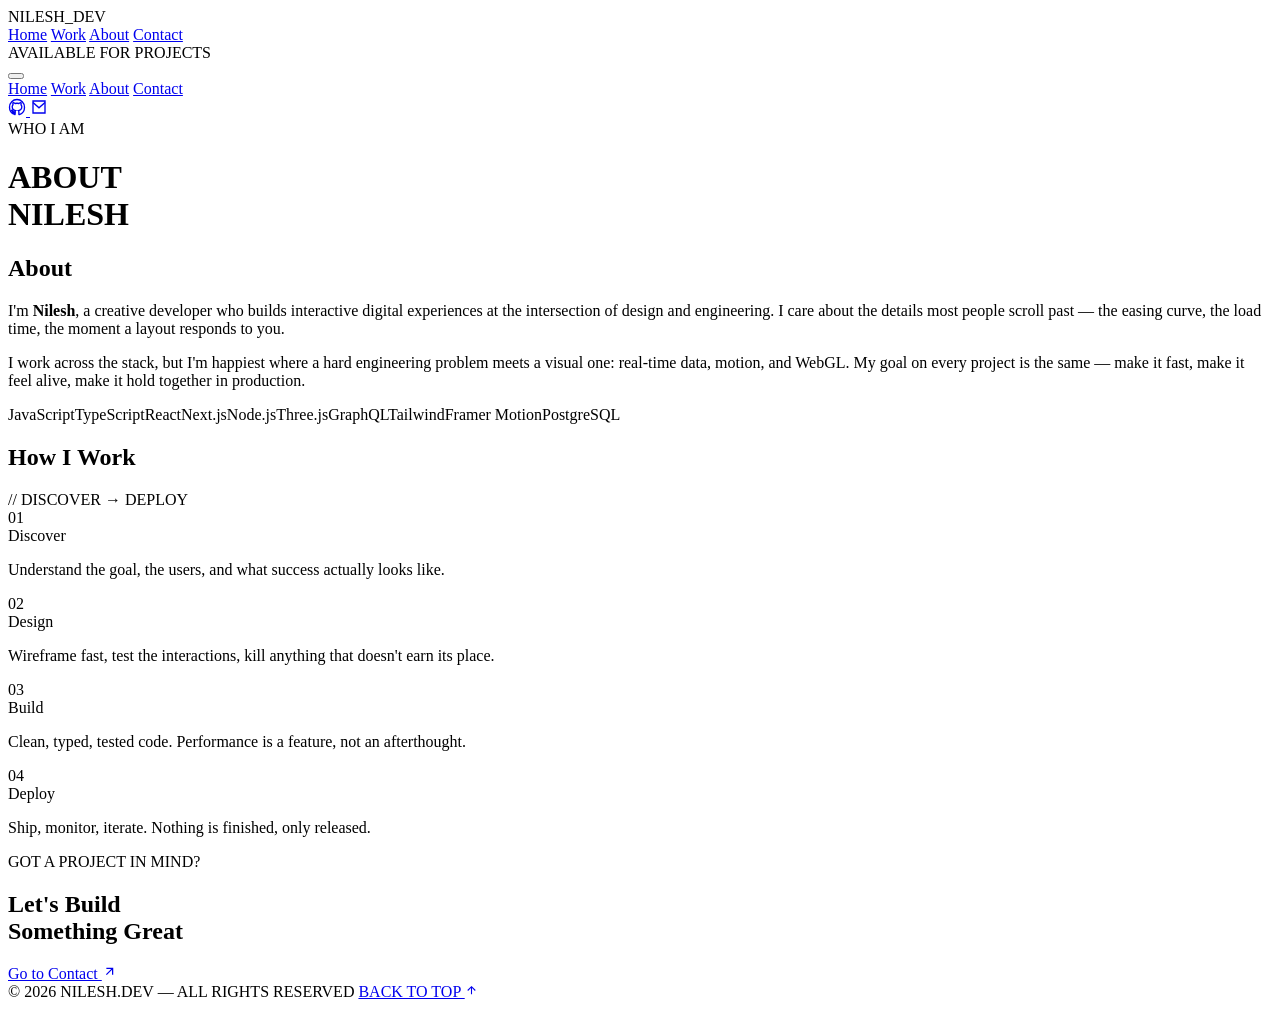
==== about.html @ 3c91fe06 "Rename nilesh-portfolio/about.html to about.html" ====
<!DOCTYPE html>
<html lang="en">
<head>
<meta charset="UTF-8" />
<meta name="viewport" content="width=device-width, initial-scale=1, shrink-to-fit=no" />
<title>About — Nilesh.dev</title>
<meta name="description" content="Creative developer building interactive digital experiences." />
<link rel="stylesheet" href="style.css" />
</head>
<body>

<nav class="nav">
  <div class="logo display">NILESH<span class="cursor mono">_</span>DEV</div>
  <div class="navlinks mono">
    <a href="index.html">Home</a>
    <a href="work.html">Work</a>
    <a href="about.html" class="current">About</a>
    <a href="contact.html">Contact</a>
  </div>
  <div class="nav-right">
    <div class="status"><span class="dot"></span>AVAILABLE FOR PROJECTS</div>
    <button class="menu-btn" data-menu-btn aria-label="Open menu"><span></span><span></span><span></span></button>
  </div>
</nav>

<div class="overlay" data-overlay>
  <div class="overlay-links display">
    <a href="index.html">Home</a>
    <a href="work.html">Work</a>
    <a href="about.html" class="current">About</a>
    <a href="contact.html">Contact</a>
  </div>
  <div class="overlay-foot">
    <a class="social-btn icon-btn" href="https://github.com/nilesh10mahale" target="_blank" rel="noopener" aria-label="GitHub">
      <svg width="18" height="18" viewBox="0 0 24 24" fill="none" stroke="currentColor" stroke-width="1.8"><path d="M12 2C6.48 2 2 6.58 2 12.25c0 4.53 2.87 8.37 6.84 9.73.5.1.68-.22.68-.49v-1.7c-2.78.62-3.37-1.37-3.37-1.37-.46-1.2-1.11-1.52-1.11-1.52-.91-.64.07-.62.07-.62 1 .07 1.53 1.06 1.53 1.06.9 1.58 2.34 1.12 2.91.86.09-.67.35-1.12.64-1.38-2.22-.26-4.56-1.14-4.56-5.06 0-1.12.39-2.03 1.03-2.75-.1-.26-.45-1.32.1-2.75 0 0 .84-.28 2.75 1.05a9.3 9.3 0 0 1 5 0c1.9-1.33 2.75-1.05 2.75-1.05.55 1.43.2 2.49.1 2.75.64.72 1.03 1.63 1.03 2.75 0 3.93-2.34 4.79-4.57 5.05.36.32.68.94.68 1.9v2.82c0 .27.18.6.69.49A10.02 10.02 0 0 0 22 12.25C22 6.58 17.52 2 12 2Z"/></svg>
    </a>
    <a class="social-btn icon-btn" href="mailto:nileshmahale707@gmail.com" aria-label="Email">
      <svg width="18" height="18" viewBox="0 0 24 24" fill="none" stroke="currentColor" stroke-width="1.8"><path d="M4 4h16v16H4z"/><path d="m4 6 8 7 8-7"/></svg>
    </a>
    <span class="mono" data-clock style="color: var(--muted); font-size: 12px;"></span>
  </div>
</div>

<header class="page-hero">
  <div class="eyebrow mono"><span class="bar"></span>WHO I AM</div>
  <h1 class="page-title display">ABOUT<br /><span class="outline">NILESH</span></h1>
</header>

<section class="section">
  <div class="about">
    <h2 class="section-title display reveal">About</h2>
    <div>
      <p class="about-bio reveal">
        I'm <strong>Nilesh</strong>, a creative developer who builds interactive digital
        experiences at the intersection of design and engineering. I care about the details
        most people scroll past — the easing curve, the load time, the moment a layout
        responds to you.
      </p>
      <p class="about-bio reveal">
        I work across the stack, but I'm happiest where a hard engineering problem meets a
        visual one: real-time data, motion, and WebGL. My goal on every project is the same —
        make it fast, make it feel alive, make it hold together in production.
      </p>
      <div class="skills reveal" id="skills"></div>
    </div>
  </div>
</section>

<section class="section">
  <div class="section-head">
    <h2 class="section-title display reveal">How I Work</h2>
    <span class="section-note reveal">// DISCOVER → DEPLOY</span>
  </div>
  <div class="process" id="process"></div>
</section>

<section class="section" style="text-align:left;">
  <div class="eyebrow mono reveal"><span class="bar"></span>GOT A PROJECT IN MIND?</div>
  <h2 class="contact-title display reveal">Let's Build<br />Something Great</h2>
  <a href="contact.html" class="btn primary reveal">Go to Contact
    <svg width="15" height="15" viewBox="0 0 24 24" fill="none" stroke="currentColor" stroke-width="2"><path d="M7 17 17 7M7 7h10v10"/></svg>
  </a>
</section>

<div class="footbar">
  <span>© 2026 NILESH.DEV — ALL RIGHTS RESERVED</span>
  <span class="mono" data-clock></span>
  <a href="#" class="totop mono" data-totop>BACK TO TOP
    <svg width="13" height="13" viewBox="0 0 24 24" fill="none" stroke="currentColor" stroke-width="2"><path d="M12 19V5M5 12l7-7 7 7"/></svg>
  </a>
</div>

<script>
const STACK = ["JavaScript","TypeScript","React","Next.js","Node.js","Three.js","GraphQL","Tailwind","Framer Motion","PostgreSQL"];
document.getElementById('skills').innerHTML = STACK.map(s => `<span class="chip mono">${s}</span>`).join('');

const PROCESS = [
  { n: "01", title: "Discover", desc: "Understand the goal, the users, and what success actually looks like." },
  { n: "02", title: "Design", desc: "Wireframe fast, test the interactions, kill anything that doesn't earn its place." },
  { n: "03", title: "Build", desc: "Clean, typed, tested code. Performance is a feature, not an afterthought." },
  { n: "04", title: "Deploy", desc: "Ship, monitor, iterate. Nothing is finished, only released." }
];
document.getElementById('process').innerHTML = PROCESS.map(s => `
  <div class="process-item reveal">
    <span class="process-n mono">${s.n}</span>
    <div class="process-title display">${s.title}</div>
    <p class="process-desc">${s.desc}</p>
  </div>
`).join('');
</script>
<script src="script.js"></script>
</body>
</html>
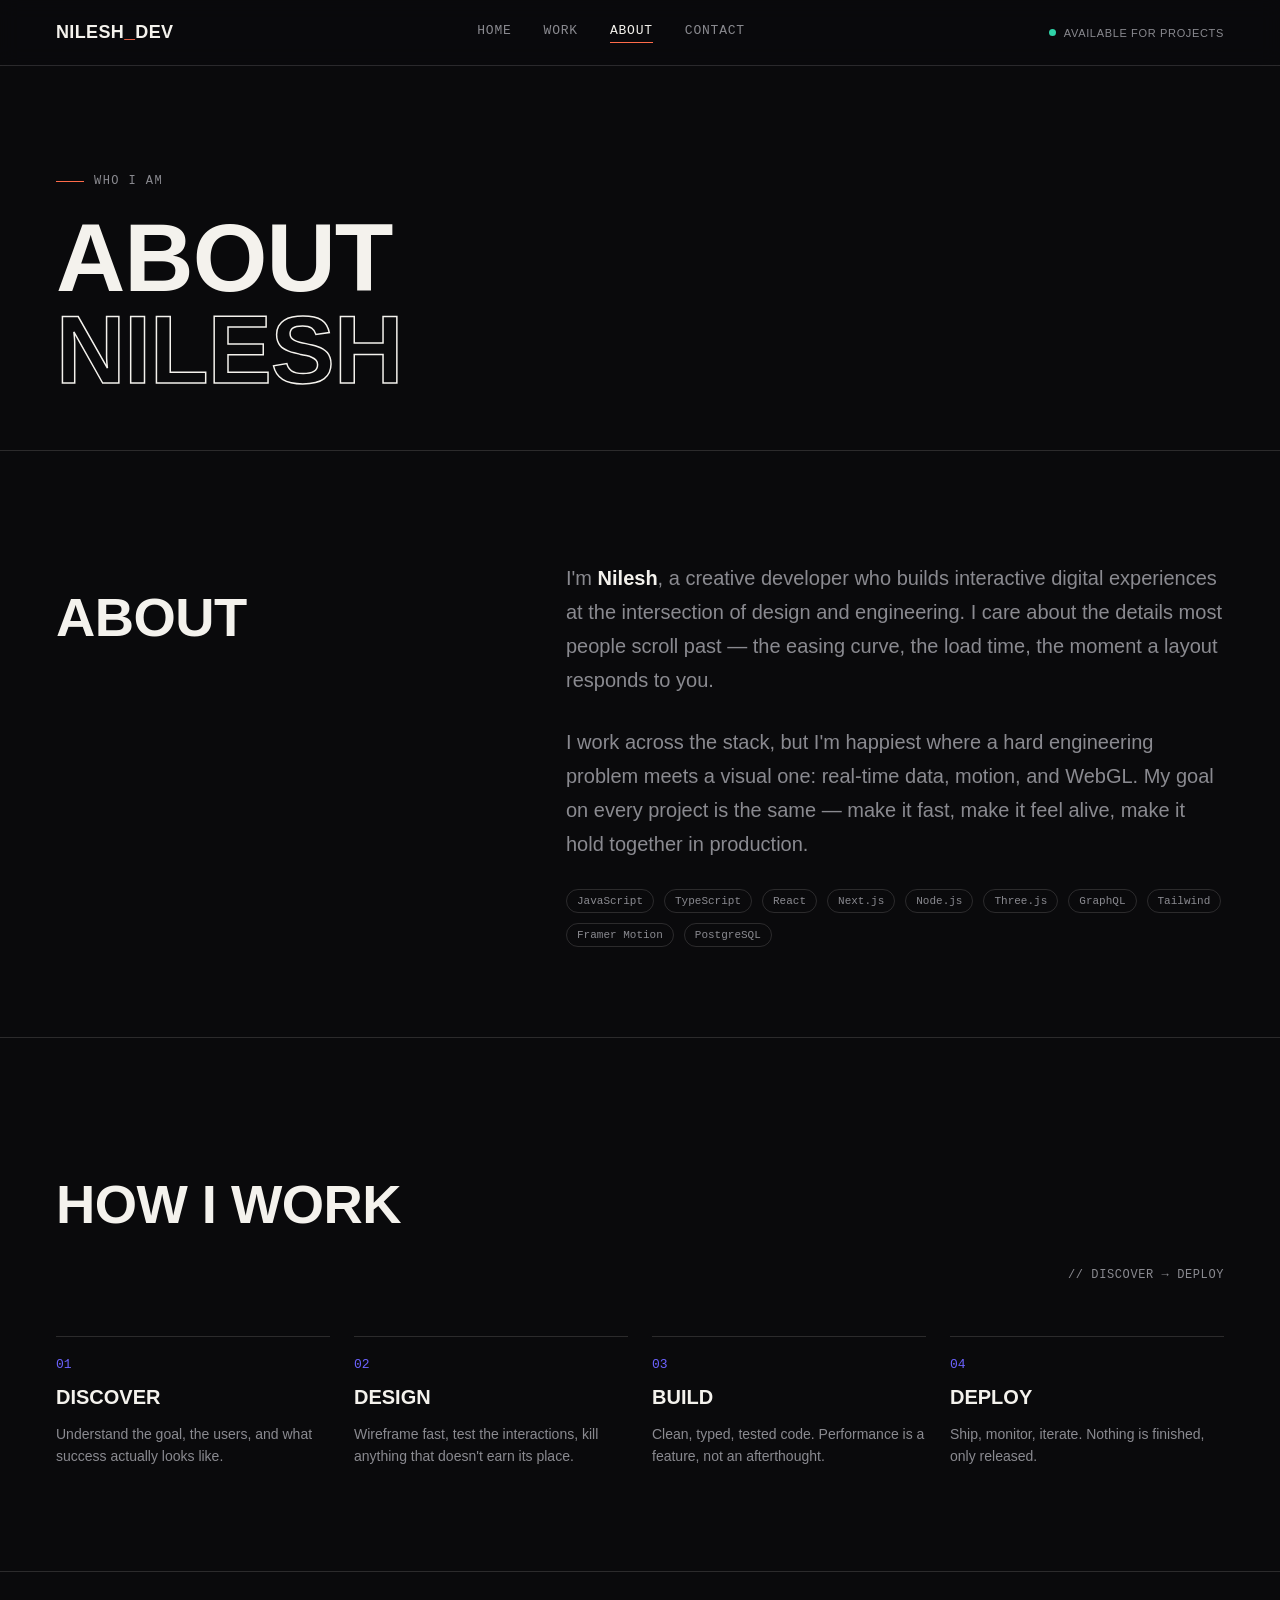
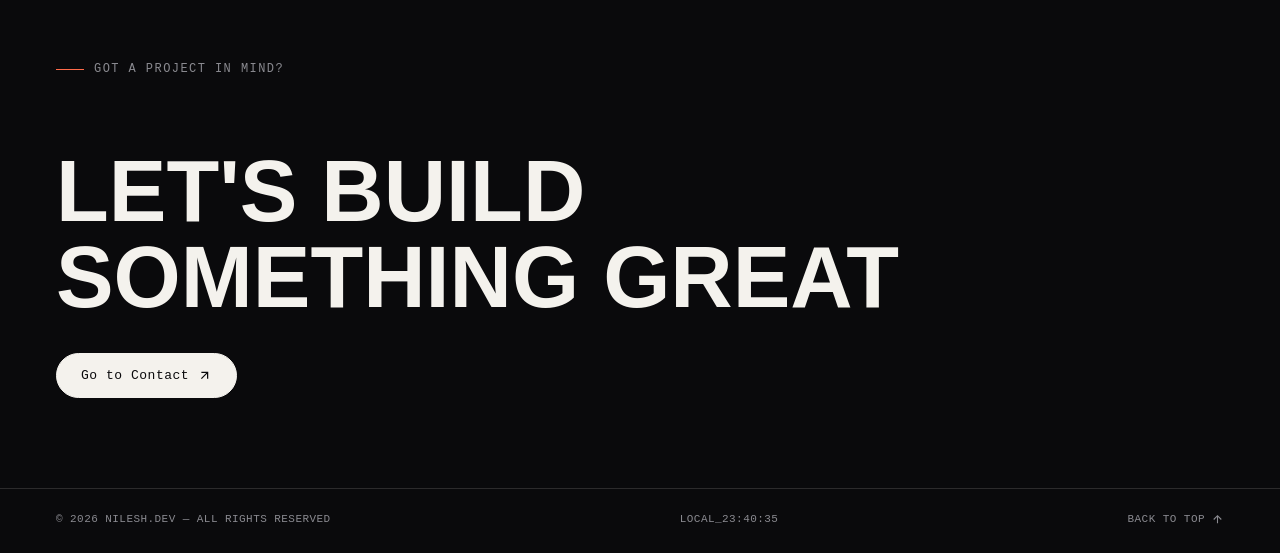
==== commit a2987f3f: "Add files via upload" ====
--- a/about.html
+++ b/about.html
@@ -111,3 +111,4 @@
 <script src="script.js"></script>
 </body>
 </html>
+
--- a/style.css
+++ b/style.css
@@ -0,0 +1,334 @@
+@import url('https://fonts.googleapis.com/css2?family=Unbounded:wght@200;400;600;800;900&family=Inter:wght@400;500;600&family=JetBrains+Mono:wght@400;500;600&display=swap');
+
+:root {
+  --bg: #0A0A0C;
+  --bg-alt: #111116;
+  --fg: #F4F2ED;
+  --muted: #8A8A90;
+  --line: rgba(244,242,237,0.14);
+  --accent: #6C63FF;
+  --accent-2: #FF6B4A;
+}
+
+* { box-sizing: border-box; }
+
+html { scroll-behavior: smooth; }
+
+body {
+  margin: 0;
+  background: var(--bg);
+  color: var(--fg);
+  font-family: 'Inter', sans-serif;
+  overflow-x: hidden;
+}
+
+a { color: inherit; text-decoration: none; }
+a:focus-visible, button:focus-visible { outline: 2px solid var(--accent); outline-offset: 3px; }
+
+.mono { font-family: 'JetBrains Mono', monospace; }
+.display { font-family: 'Unbounded', sans-serif; }
+
+/* ---------- NAV ---------- */
+.nav {
+  position: sticky;
+  top: 0;
+  z-index: 100;
+  display: flex;
+  align-items: center;
+  justify-content: space-between;
+  padding: 22px clamp(20px, 5vw, 56px);
+  background: rgba(10,10,12,0.75);
+  backdrop-filter: blur(10px);
+  border-bottom: 1px solid var(--line);
+}
+.logo { font-size: 18px; font-weight: 600; letter-spacing: 0.02em; }
+.cursor { display: inline-block; color: var(--accent-2); animation: blink 1.1s steps(1) infinite; }
+@keyframes blink { 50% { opacity: 0; } }
+
+.navlinks { display: flex; gap: 32px; font-size: 13px; letter-spacing: 0.06em; text-transform: uppercase; }
+.navlinks a { position: relative; color: var(--muted); transition: color 0.25s ease; padding-bottom: 4px; }
+.navlinks a:hover, .navlinks a.current { color: var(--fg); }
+.navlinks a.current { border-bottom: 1px solid var(--accent-2); }
+
+.nav-right { display: flex; align-items: center; gap: 20px; }
+
+.status { display: flex; align-items: center; gap: 8px; font-size: 11px; letter-spacing: 0.06em; color: var(--muted); }
+.dot { width: 7px; height: 7px; border-radius: 50%; background: #2FD3A8; animation: pulse 2s ease infinite; }
+@keyframes pulse {
+  0% { box-shadow: 0 0 0 0 rgba(47,211,168,0.5); }
+  70% { box-shadow: 0 0 0 8px rgba(47,211,168,0); }
+  100% { box-shadow: 0 0 0 0 rgba(47,211,168,0); }
+}
+
+.menu-btn {
+  display: none;
+  flex-direction: column;
+  gap: 5px;
+  background: none;
+  border: none;
+  cursor: pointer;
+  padding: 6px;
+}
+.menu-btn span { width: 22px; height: 2px; background: var(--fg); display: block; transition: all 0.3s ease; }
+.menu-btn.open span:nth-child(1) { transform: translateY(7px) rotate(45deg); }
+.menu-btn.open span:nth-child(2) { opacity: 0; }
+.menu-btn.open span:nth-child(3) { transform: translateY(-7px) rotate(-45deg); }
+
+@media (max-width: 780px) {
+  .navlinks, .status { display: none; }
+  .menu-btn { display: flex; }
+}
+
+/* ---------- FULLSCREEN OVERLAY MENU ---------- */
+.overlay {
+  position: fixed;
+  inset: 0;
+  background: var(--bg);
+  z-index: 99;
+  display: flex;
+  flex-direction: column;
+  justify-content: center;
+  padding: 40px clamp(24px, 8vw, 80px);
+  transform: translateY(-100%);
+  transition: transform 0.5s cubic-bezier(.77,0,.18,1);
+}
+.overlay.open { transform: translateY(0); }
+.overlay-links { display: flex; flex-direction: column; gap: 14px; }
+.overlay-links a {
+  font-family: 'Unbounded', sans-serif;
+  font-weight: 700;
+  text-transform: uppercase;
+  font-size: clamp(2rem, 9vw, 4rem);
+  color: var(--muted);
+  transition: color 0.25s ease;
+}
+.overlay-links a:hover, .overlay-links a.current { color: var(--fg); }
+.overlay-foot {
+  margin-top: 60px;
+  display: flex;
+  gap: 24px;
+  align-items: center;
+}
+.overlay-foot .icon-btn { width: 44px; height: 44px; }
+
+/* ---------- SHARED SECTION ---------- */
+.section {
+  padding: clamp(60px, 10vh, 120px) clamp(20px, 5vw, 56px);
+  border-bottom: 1px solid var(--line);
+}
+.section-head {
+  display: flex;
+  justify-content: space-between;
+  align-items: flex-end;
+  margin-bottom: clamp(36px, 6vh, 64px);
+  gap: 20px;
+  flex-wrap: wrap;
+}
+.section-title { font-size: clamp(2rem, 5vw, 3.4rem); font-weight: 800; text-transform: uppercase; letter-spacing: -0.01em; }
+.section-note { font-family: 'JetBrains Mono', monospace; font-size: 12px; color: var(--muted); letter-spacing: 0.05em; }
+
+.eyebrow { font-size: 12px; letter-spacing: 0.12em; color: var(--muted); margin-bottom: 24px; display: flex; gap: 10px; align-items: center; }
+.eyebrow .bar { width: 28px; height: 1px; background: var(--accent-2); display: inline-block; }
+
+/* ---------- PAGE HERO (about/work/contact) ---------- */
+.page-hero {
+  padding: clamp(60px, 12vh, 130px) clamp(20px, 5vw, 56px) clamp(30px, 6vh, 60px);
+  border-bottom: 1px solid var(--line);
+}
+.page-title {
+  font-weight: 800;
+  line-height: 0.96;
+  letter-spacing: -0.01em;
+  font-size: clamp(2.4rem, 8vw, 6rem);
+  text-transform: uppercase;
+  margin: 0;
+}
+.page-sub { margin-top: 24px; max-width: 560px; color: var(--muted); font-size: clamp(15px, 1.6vw, 18px); line-height: 1.6; }
+
+.outline { -webkit-text-stroke: 1.5px var(--fg); color: transparent; }
+.fill-accent { color: var(--accent); }
+
+/* ---------- HOME HERO ---------- */
+.hero {
+  padding: clamp(40px, 8vh, 90px) clamp(20px, 5vw, 56px) clamp(40px, 8vh, 80px);
+  min-height: 84vh;
+  display: flex;
+  flex-direction: column;
+  justify-content: center;
+  position: relative;
+}
+.headline { font-weight: 800; line-height: 0.96; letter-spacing: -0.01em; font-size: clamp(2.6rem, 8.6vw, 7.2rem); margin: 0; text-transform: uppercase; }
+.headline .line { display: block; opacity: 0; transform: translateY(40px); animation: rise 0.8s ease forwards; }
+.headline .line:nth-child(1) { animation-delay: 0.05s; }
+.headline .line:nth-child(2) { animation-delay: 0.18s; }
+.headline .line:nth-child(3) { animation-delay: 0.31s; }
+.headline .line:nth-child(4) { animation-delay: 0.44s; }
+@keyframes rise { to { opacity: 1; transform: translateY(0); } }
+
+.hero-sub { margin-top: 32px; max-width: 480px; color: var(--muted); font-size: clamp(15px, 1.6vw, 18px); line-height: 1.6; }
+.hero-cta { margin-top: 40px; display: flex; gap: 16px; flex-wrap: wrap; }
+
+.btn {
+  font-family: 'JetBrains Mono', monospace;
+  font-size: 13px;
+  letter-spacing: 0.04em;
+  padding: 14px 24px;
+  border-radius: 999px;
+  display: inline-flex;
+  align-items: center;
+  gap: 8px;
+  cursor: pointer;
+  border: 1px solid var(--line);
+  transition: all 0.25s ease;
+  background: transparent;
+  color: var(--fg);
+}
+.btn.primary { background: var(--fg); color: var(--bg); border-color: var(--fg); }
+.btn.primary:hover { background: var(--accent); border-color: var(--accent); color: var(--fg); }
+.btn:not(.primary):hover { border-color: var(--fg); }
+
+.hero-foot {
+  margin-top: clamp(50px, 10vh, 100px);
+  display: flex;
+  justify-content: space-between;
+  align-items: flex-end;
+  font-family: 'JetBrains Mono', monospace;
+  font-size: 12px;
+  color: var(--muted);
+  letter-spacing: 0.04em;
+}
+.scrollcue { display: flex; flex-direction: column; align-items: center; gap: 8px; }
+.scrollcue .line-anim { width: 1px; height: 40px; background: linear-gradient(var(--muted), transparent); animation: scrolldown 1.6s ease infinite; }
+@keyframes scrolldown {
+  0% { transform: scaleY(0); transform-origin: top; }
+  50% { transform: scaleY(1); transform-origin: top; }
+  51% { transform-origin: bottom; }
+  100% { transform: scaleY(0); transform-origin: bottom; }
+}
+
+/* ---------- MARQUEE ---------- */
+.marquee-wrap { background: var(--accent-2); transform: rotate(-1.2deg) scale(1.03); overflow: hidden; padding: 16px 0; margin: 30px 0; }
+.marquee { display: flex; width: max-content; animation: marquee 22s linear infinite; }
+.marquee span { font-family: 'Unbounded', sans-serif; font-weight: 600; font-size: clamp(18px, 3vw, 30px); color: var(--bg); text-transform: uppercase; white-space: nowrap; padding: 0 24px; }
+@keyframes marquee { from { transform: translateX(0); } to { transform: translateX(-50%); } }
+
+/* ---------- WORK GRID ---------- */
+.grid { display: grid; grid-template-columns: repeat(2, 1fr); gap: 20px; }
+@media (max-width: 780px) { .grid { grid-template-columns: 1fr; } }
+
+.card { position: relative; border: 1px solid var(--line); border-radius: 18px; overflow: hidden; background: var(--bg-alt); transition: transform 0.35s ease, border-color 0.35s ease; }
+.card:hover { transform: translateY(-6px); border-color: rgba(244,242,237,0.3); }
+.card-thumb { height: 200px; width: 100%; position: relative; display: grid; place-items: center; overflow: hidden; background: var(--bg-alt); }
+.card-thumb img { width: 100%; height: 100%; object-fit: cover; display: block; }
+.card-thumb::after { content: ""; position: absolute; inset: 0; background: linear-gradient(180deg, rgba(10,10,12,0) 35%, rgba(10,10,12,0.28) 100%); pointer-events: none; }
+.card-arrow { position: absolute; top: 16px; right: 16px; width: 38px; height: 38px; border-radius: 50%; background: rgba(10,10,12,0.55); display: flex; align-items: center; justify-content: center; transform: rotate(-8deg) scale(0.9); opacity: 0; transition: all 0.3s ease; }
+.card:hover .card-arrow { opacity: 1; transform: rotate(0) scale(1); }
+.card-body { padding: 24px; }
+.card-tag { font-family: 'JetBrains Mono', monospace; font-size: 11px; letter-spacing: 0.06em; color: var(--accent-2); margin-bottom: 10px; display: block; }
+.card-title { font-family: 'Unbounded', sans-serif; font-weight: 600; font-size: 24px; margin-bottom: 10px; text-transform: uppercase; }
+.card-desc { color: var(--muted); font-size: 14px; line-height: 1.6; margin-bottom: 16px; }
+.card-stack { display: flex; gap: 8px; flex-wrap: wrap; }
+.chip { font-family: 'JetBrains Mono', monospace; font-size: 11px; padding: 5px 10px; border: 1px solid var(--line); border-radius: 999px; color: var(--muted); }
+
+/* ---------- PROCESS ---------- */
+.process { display: grid; grid-template-columns: repeat(4, 1fr); gap: 24px; }
+@media (max-width: 900px) { .process { grid-template-columns: 1fr 1fr; } }
+@media (max-width: 540px) { .process { grid-template-columns: 1fr; } }
+.process-item { border-top: 1px solid var(--line); padding-top: 20px; }
+.process-n { font-family: 'JetBrains Mono', monospace; color: var(--accent); font-size: 13px; margin-bottom: 14px; display: block; }
+.process-title { font-family: 'Unbounded', sans-serif; font-weight: 600; font-size: 20px; text-transform: uppercase; margin-bottom: 10px; }
+.process-desc { color: var(--muted); font-size: 14px; line-height: 1.6; }
+
+/* ---------- ABOUT ---------- */
+.about { display: grid; grid-template-columns: 1fr 1.4fr; gap: 40px; }
+@media (max-width: 780px) { .about { grid-template-columns: 1fr; } }
+.about-bio { color: var(--muted); font-size: clamp(16px, 2vw, 20px); line-height: 1.7; margin-bottom: 28px; }
+.about-bio strong { color: var(--fg); font-weight: 600; }
+.skills { display: flex; flex-wrap: wrap; gap: 10px; }
+
+/* ---------- CONTACT ---------- */
+.contact-title { font-family: 'Unbounded', sans-serif; font-weight: 800; text-transform: uppercase; font-size: clamp(2.2rem, 7vw, 5.4rem); line-height: 1; margin-bottom: 32px; }
+.contact-link {
+  font-family: 'JetBrains Mono', monospace;
+  font-size: clamp(1rem, 2.6vw, 1.5rem);
+  border-bottom: 1px solid var(--line);
+  padding-bottom: 6px;
+  display: flex;
+  align-items: center;
+  justify-content: space-between;
+  gap: 12px;
+  transition: color 0.25s ease, border-color 0.25s ease, padding-left 0.25s ease;
+  padding-top: 20px;
+  padding-bottom: 20px;
+  border-top: 1px solid var(--line);
+}
+.contact-link:hover { color: var(--accent-2); padding-left: 8px; }
+.contact-links { max-width: 640px; }
+.contact-links .contact-link:last-child { border-bottom: 1px solid var(--line); }
+
+.socials { display: flex; gap: 16px; margin-top: 40px; }
+.social-btn { width: 44px; height: 44px; border-radius: 50%; border: 1px solid var(--line); display: flex; align-items: center; justify-content: center; transition: all 0.25s ease; }
+.social-btn:hover { border-color: var(--fg); transform: translateY(-3px); }
+
+/* ---------- FOOTER ---------- */
+.footbar {
+  padding: 24px clamp(20px, 5vw, 56px);
+  display: flex;
+  justify-content: space-between;
+  align-items: center;
+  font-family: 'JetBrains Mono', monospace;
+  font-size: 11px;
+  color: var(--muted);
+  letter-spacing: 0.04em;
+  flex-wrap: wrap;
+  gap: 12px;
+}
+.totop { display: flex; align-items: center; gap: 6px; }
+.totop:hover { color: var(--fg); }
+
+/* ---------- REVEAL ---------- */
+.reveal { opacity: 0; transform: translateY(24px); transition: opacity 0.7s ease, transform 0.7s ease; }
+.reveal.visible { opacity: 1; transform: translateY(0); }
+
+/* ---------- CASE STUDY ---------- */
+.case-hero-thumb { height: clamp(220px, 40vw, 420px); width: 100%; border-radius: 18px; margin-top: 32px; position: relative; overflow: hidden; }
+.case-hero-thumb::after { content: ""; position: absolute; inset: 0; background: linear-gradient(180deg, rgba(10,10,12,0) 40%, rgba(10,10,12,0.55) 100%); }
+
+.case-meta { display: flex; flex-wrap: wrap; gap: 32px; margin-top: 28px; padding-top: 24px; border-top: 1px solid var(--line); }
+.case-meta-item .k { display: block; font-family: 'JetBrains Mono', monospace; font-size: 11px; color: var(--muted); letter-spacing: 0.06em; margin-bottom: 6px; }
+.case-meta-item .v { font-size: 15px; }
+.case-meta-item .v a { color: var(--fg); border-bottom: 1px solid var(--line); }
+.case-meta-item .v a:hover { color: var(--accent-2); border-color: var(--accent-2); }
+
+.case-block { margin-bottom: 44px; }
+.case-block:last-child { margin-bottom: 0; }
+.case-block h3 { font-family: 'Unbounded', sans-serif; font-weight: 600; font-size: clamp(18px, 2.4vw, 22px); text-transform: uppercase; margin-bottom: 14px; }
+.case-block p { color: var(--muted); font-size: 15px; line-height: 1.75; max-width: 680px; }
+.case-block ul { margin: 0; padding: 0; list-style: none; max-width: 680px; }
+.case-block li { color: var(--muted); font-size: 15px; line-height: 1.7; padding-left: 22px; position: relative; margin-bottom: 8px; }
+.case-block li::before { content: "→"; position: absolute; left: 0; color: var(--accent-2); }
+
+.case-stats { display: grid; grid-template-columns: repeat(3, 1fr); gap: 20px; margin-top: 8px; }
+.case-stat { border: 1px solid var(--line); border-radius: 14px; padding: 20px; background: var(--bg-alt); }
+.case-stat .num { font-family: 'Unbounded', sans-serif; font-weight: 800; font-size: clamp(1.6rem, 3vw, 2.2rem); color: var(--accent-2); display: block; }
+.case-stat .label { font-family: 'JetBrains Mono', monospace; font-size: 11px; color: var(--muted); letter-spacing: 0.04em; margin-top: 6px; display: block; }
+
+.case-nav { display: flex; justify-content: space-between; gap: 20px; margin-top: 60px; padding-top: 28px; border-top: 1px solid var(--line); }
+.case-nav a { font-family: 'JetBrains Mono', monospace; font-size: 12px; color: var(--muted); letter-spacing: 0.05em; }
+.case-nav a:hover { color: var(--fg); }
+.case-nav a span { display: block; font-family: 'Unbounded', sans-serif; font-size: 16px; color: var(--fg); text-transform: uppercase; margin-top: 6px; }
+.case-nav .next { text-align: right; }
+
+.disclaimer-tag { font-family: 'JetBrains Mono', monospace; font-size: 10px; letter-spacing: 0.06em; color: var(--muted); border: 1px dashed var(--line); border-radius: 999px; padding: 5px 12px; display: inline-block; margin-top: 20px; }
+
+@media (max-width: 780px) {
+  .case-stats { grid-template-columns: 1fr; }
+  .case-nav { flex-direction: column; }
+  .case-nav .next { text-align: left; }
+}
+
+@media (prefers-reduced-motion: reduce) {
+  .marquee, .cursor, .dot, .scrollcue .line-anim, .headline .line { animation: none !important; }
+  .headline .line { opacity: 1; transform: none; }
+  .reveal { opacity: 1; transform: none; transition: none; }
+}
